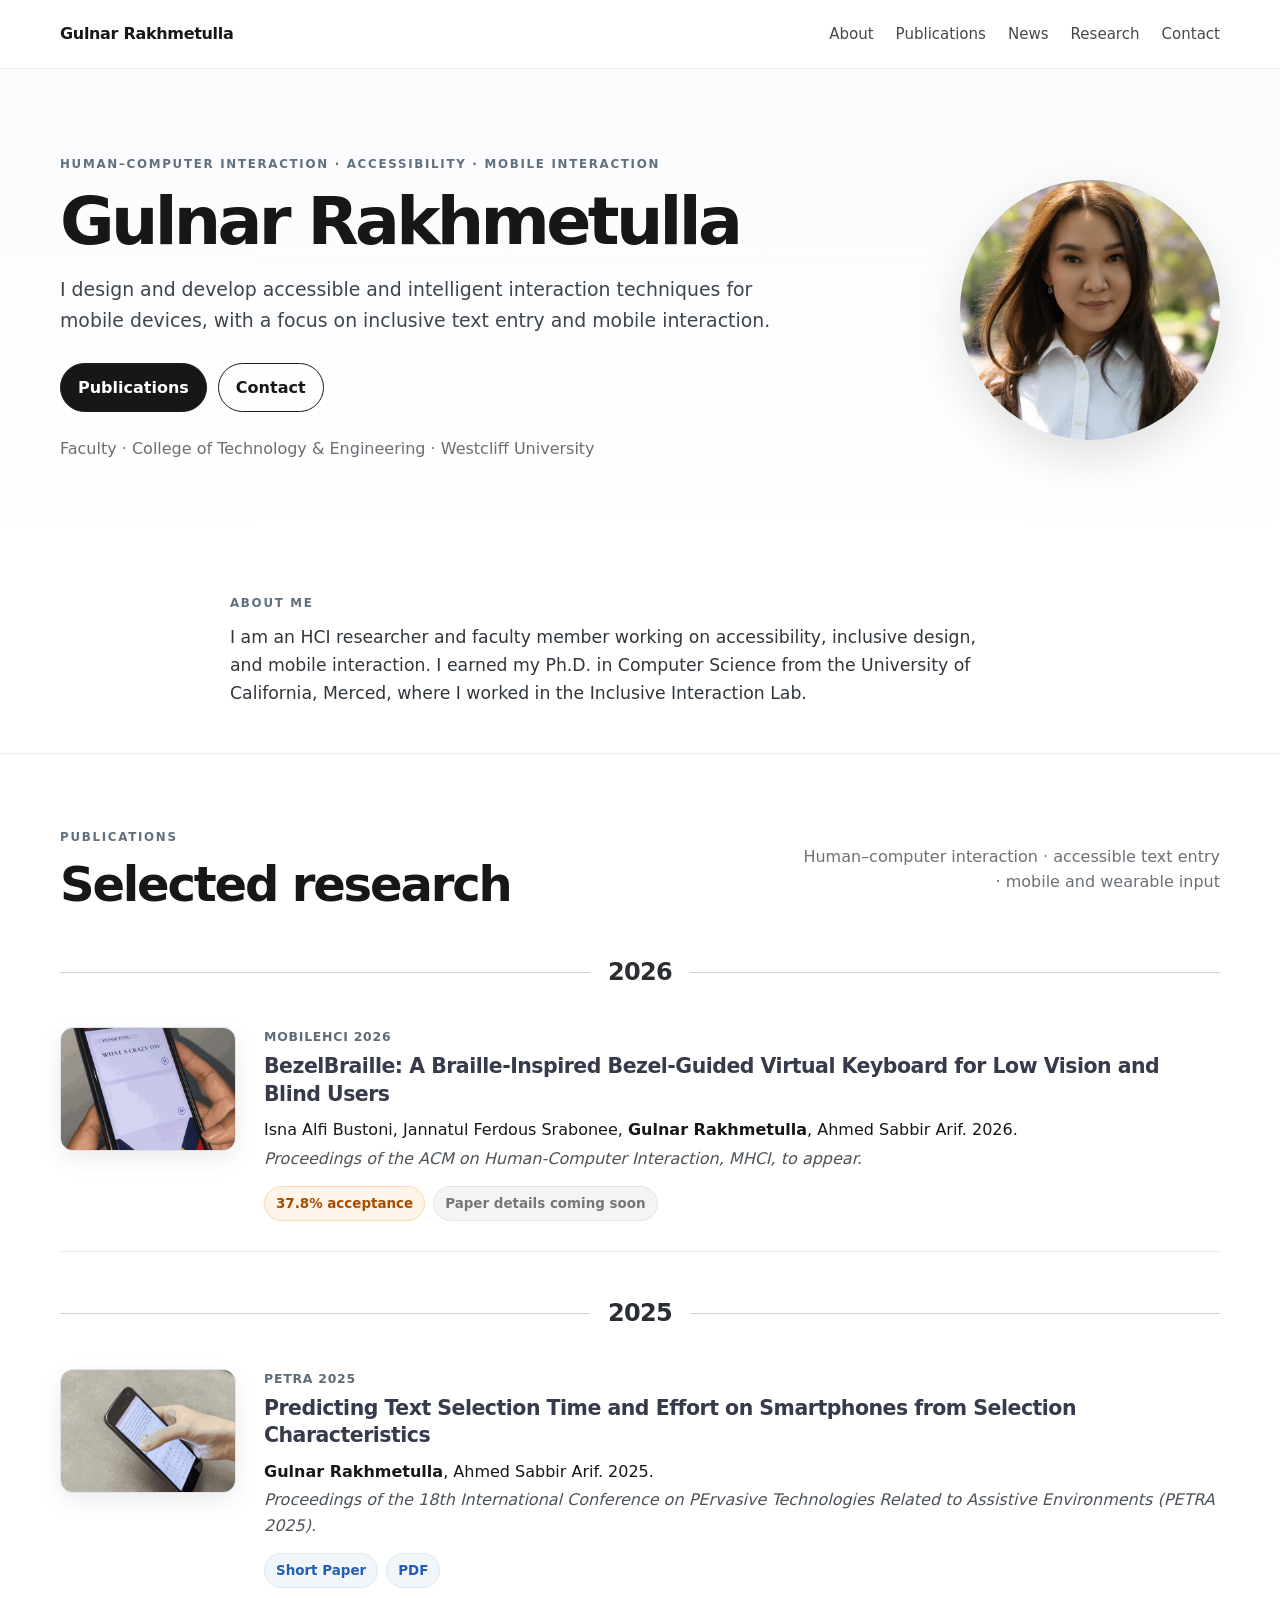
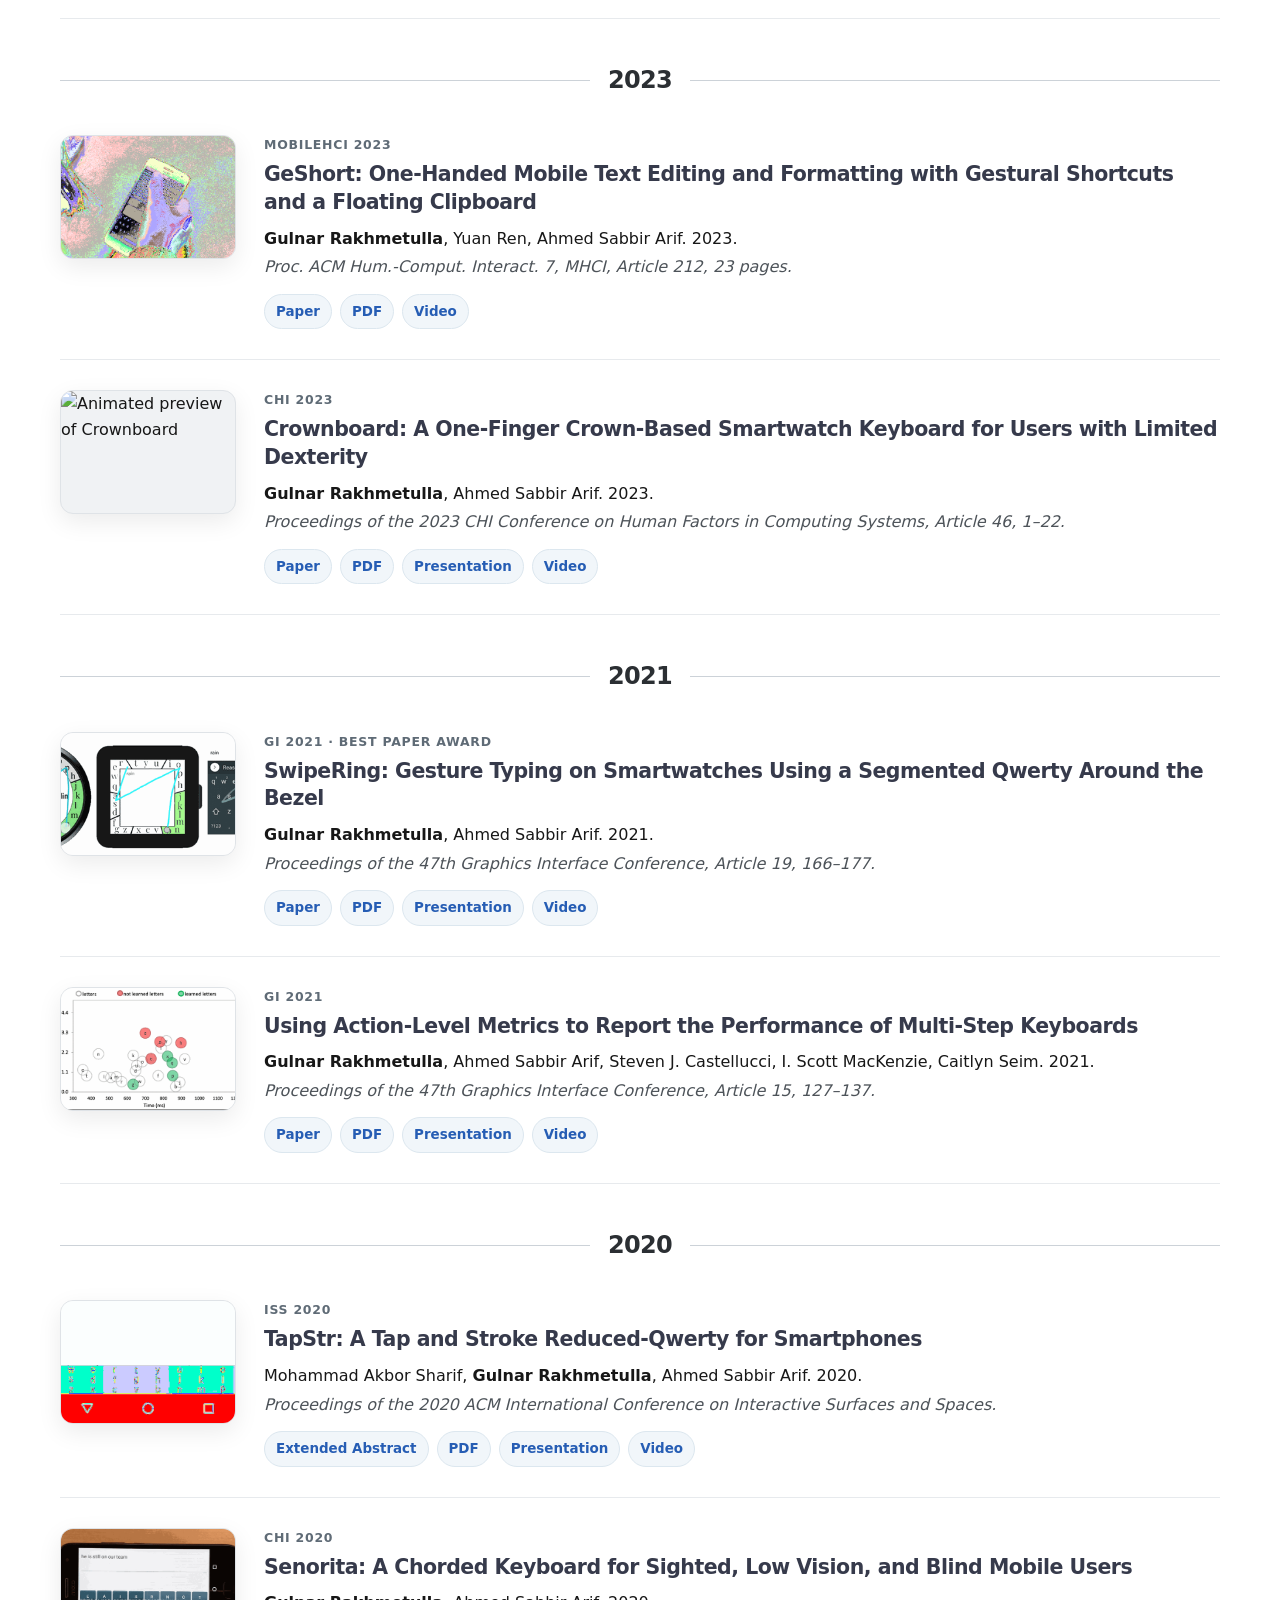
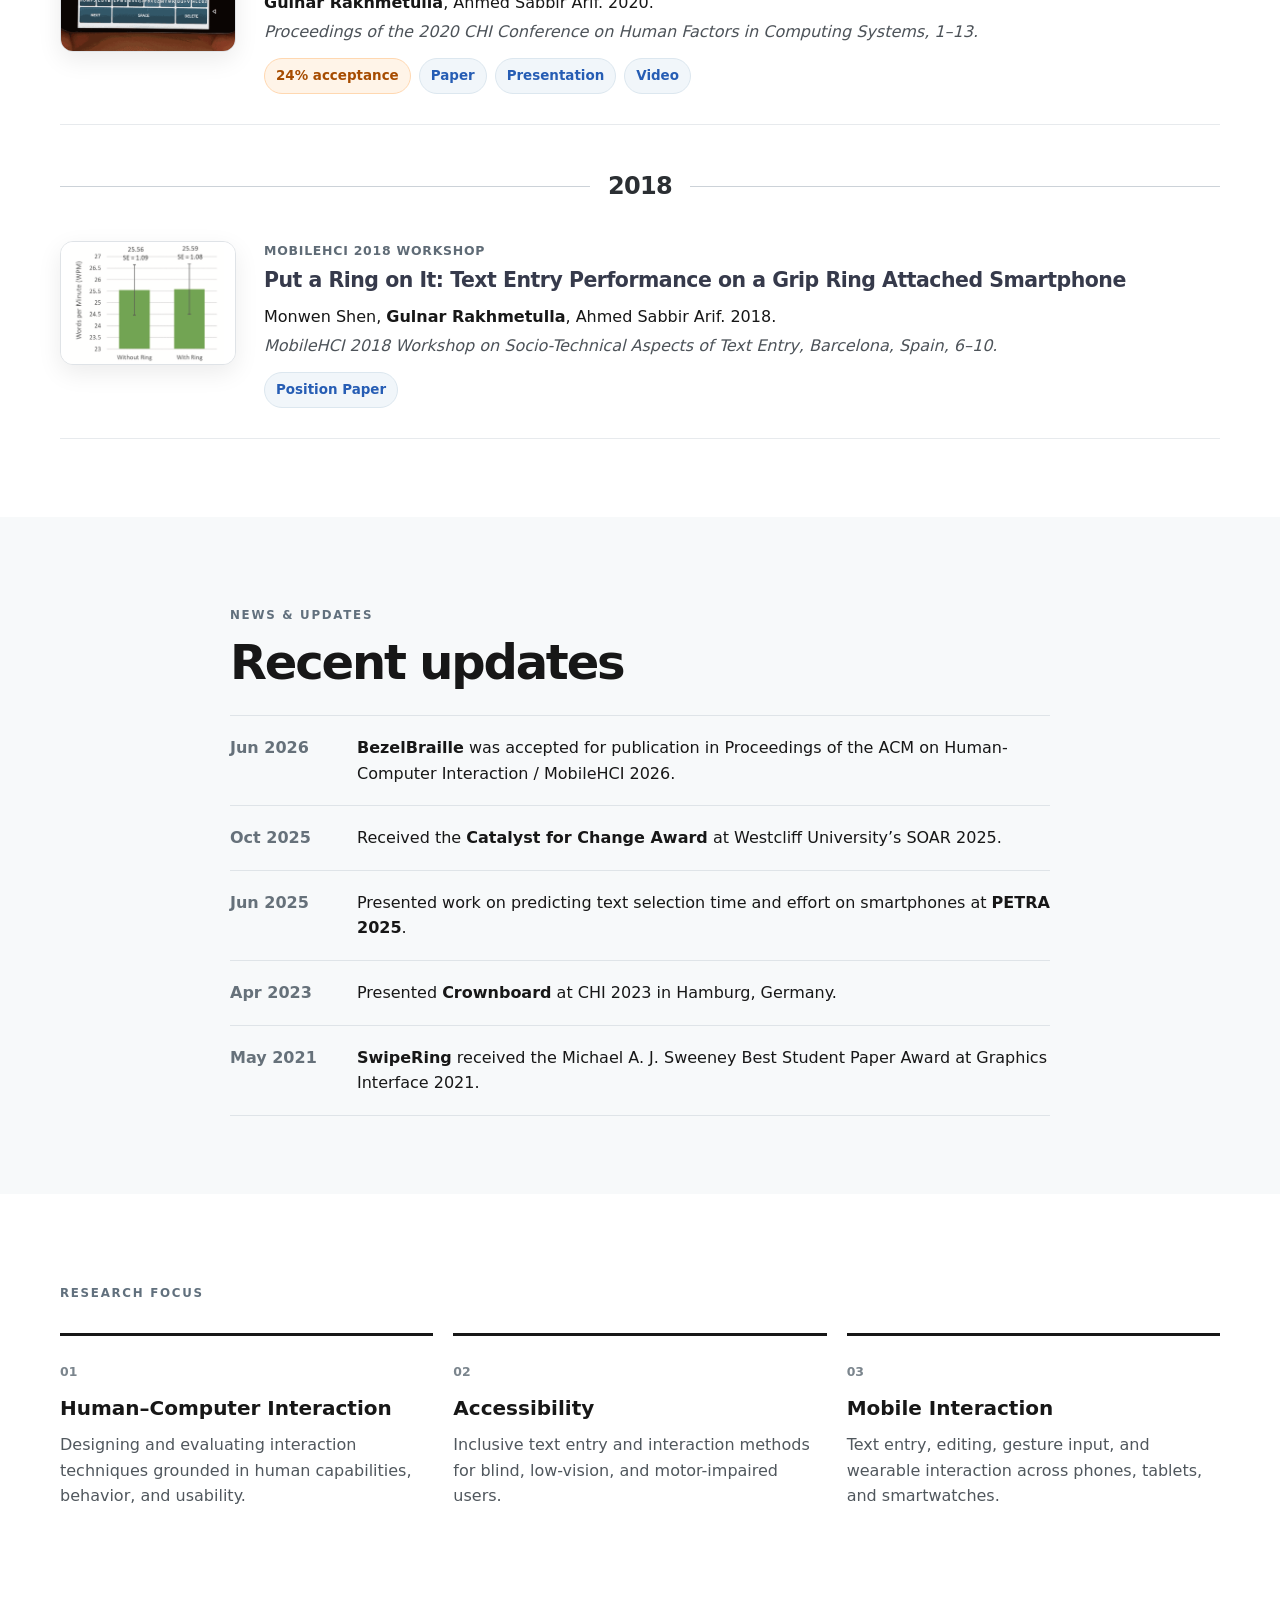
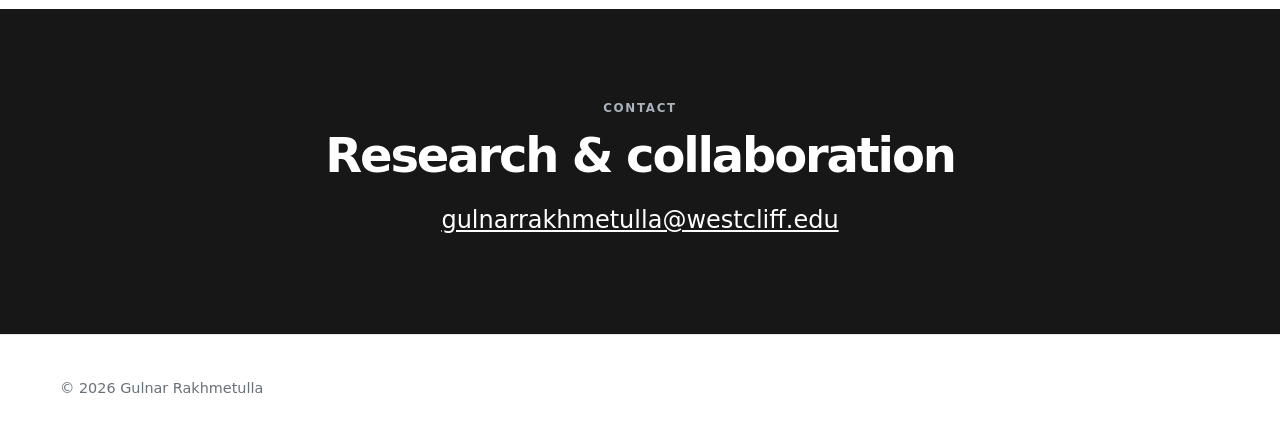
==== index.html @ 0e6e542d "Add files via upload" ====
<!DOCTYPE html>
<html lang="en">
<head>
  <meta charset="utf-8">
  <meta name="viewport" content="width=device-width, initial-scale=1">
  <title>Gulnar Rakhmetulla | Human–Computer Interaction</title>
  <meta name="description" content="Gulnar Rakhmetulla — HCI researcher working on accessibility, mobile interaction, and inclusive text entry.">
  <link rel="stylesheet" href="style.css">
</head>
<body>
<header class="site-header">
  <div class="wrap nav">
    <a class="brand" href="#top">Gulnar Rakhmetulla</a>
    <nav>
      <a href="#about">About</a>
      <a href="#publications">Publications</a>
      <a href="#news">News</a>
      <a href="#research">Research</a>
      <a href="#contact">Contact</a>
    </nav>
  </div>
</header>

<main id="top">
  <section class="hero">
    <div class="wrap hero-grid">
      <div class="hero-copy">
        <p class="eyebrow">Human–Computer Interaction · Accessibility · Mobile Interaction</p>
        <h1>Gulnar Rakhmetulla</h1>
        <p class="lead">I design and develop accessible and intelligent interaction techniques for mobile devices, with a focus on inclusive text entry and mobile interaction.</p>
        <div class="actions">
          <a class="button primary" href="#publications">Publications</a>
          <a class="button" href="#contact">Contact</a>
        </div>
        <p class="affiliation">Faculty · College of Technology & Engineering · Westcliff University</p>
      </div>
      <div class="portrait-wrap">
        <img class="profile-photo" src="gulnar-rakhmetulla.webp" alt="Portrait of Gulnar Rakhmetulla">
      </div>
    </div>
  </section>

  <section id="about" class="section compact">
    <div class="wrap narrow">
      <p class="section-label">About Me</p>
      <p class="about-text">I am an HCI researcher and faculty member working on accessibility, inclusive design, and mobile interaction. I earned my Ph.D. in Computer Science from the University of California, Merced, where I worked in the Inclusive Interaction Lab.</p>
    </div>
  </section>

  <section id="publications" class="section publications-section">
    <div class="wrap">
      <div class="section-head">
        <div>
          <p class="section-label">Publications</p>
          <h2>Selected research</h2>
        </div>
        <p class="section-note">Human–computer interaction · accessible text entry · mobile and wearable input</p>
      </div>

      <div class="year-divider"><span>2026</span></div>
      <article class="publication">
        <img class="pub-thumb" src="bezelbraille.gif" alt="BezelBraille publication preview">
        <div class="pub-body">
          <div class="pub-meta">MobileHCI 2026</div>
          <h3>BezelBraille: A Braille-Inspired Bezel-Guided Virtual Keyboard for Low Vision and Blind Users</h3>
          <p class="authors">Isna Alfi Bustoni, Jannatul Ferdous Srabonee, <strong>Gulnar Rakhmetulla</strong>, Ahmed Sabbir Arif. 2026.</p>
          <p class="venue">Proceedings of the ACM on Human-Computer Interaction, MHCI, to appear.</p>
          <div class="pub-links">
            <span class="badge">37.8% acceptance</span>
            <span class="coming">Paper details coming soon</span>
          </div>
        </div>
      </article>

      <div class="year-divider"><span>2025</span></div>
      <article class="publication">
        <img class="pub-thumb" src="selection.gif" alt="Animated preview of the text selection research">
        <div class="pub-body">
          <div class="pub-meta">PETRA 2025</div>
          <h3>Predicting Text Selection Time and Effort on Smartphones from Selection Characteristics</h3>
          <p class="authors"><strong>Gulnar Rakhmetulla</strong>, Ahmed Sabbir Arif. 2025.</p>
          <p class="venue">Proceedings of the 18th International Conference on PErvasive Technologies Related to Assistive Environments (PETRA 2025).</p>
          <div class="pub-links">
            <a href="https://doi.org/10.1145/3733155.3736600" target="_blank" rel="noopener">Short Paper</a>
            <a href="https://gulnarrakhmetulla.com/papers/Rakhmetulla_MobileHCI2023_GeShort.pdf" target="_blank" rel="noopener">PDF</a>
          </div>
        </div>
      </article>

      <div class="year-divider"><span>2023</span></div>
      <article class="publication">
        <img class="pub-thumb" src="geshort.gif" alt="Animated preview of GeShort">
        <div class="pub-body">
          <div class="pub-meta">MobileHCI 2023</div>
          <h3>GeShort: One-Handed Mobile Text Editing and Formatting with Gestural Shortcuts and a Floating Clipboard</h3>
          <p class="authors"><strong>Gulnar Rakhmetulla</strong>, Yuan Ren, Ahmed Sabbir Arif. 2023.</p>
          <p class="venue">Proc. ACM Hum.-Comput. Interact. 7, MHCI, Article 212, 23 pages.</p>
          <div class="pub-links">
            <a href="https://doi.org/10.1145/3604259" target="_blank" rel="noopener">Paper</a>
            <a href="https://www.asarif.com/pub/Rakhmetulla_MobileHCI2023_GeShort.pdf" target="_blank" rel="noopener">PDF</a>
            <a href="https://www.youtube.com/watch?v=ECpIwSNM0oE&feature=youtu.be&themeRefresh=1" target="_blank" rel="noopener">Video</a>
          </div>
        </div>
      </article>

      <article class="publication">
        <img class="pub-thumb" src="crownboard.gif" alt="Animated preview of Crownboard">
        <div class="pub-body">
          <div class="pub-meta">CHI 2023</div>
          <h3>Crownboard: A One-Finger Crown-Based Smartwatch Keyboard for Users with Limited Dexterity</h3>
          <p class="authors"><strong>Gulnar Rakhmetulla</strong>, Ahmed Sabbir Arif. 2023.</p>
          <p class="venue">Proceedings of the 2023 CHI Conference on Human Factors in Computing Systems, Article 46, 1–22.</p>
          <div class="pub-links">
            <a href="https://doi.org/10.1145/3544548.3580770" target="_blank" rel="noopener">Paper</a>
            <a href="https://gulnarrakhmetulla.com/papers/Rakhmetulla_CHI2023_Crownboard.pdf" target="_blank" rel="noopener">PDF</a>
            <a href="https://www.youtube.com/watch?v=-w2AV_4X1R8" target="_blank" rel="noopener">Presentation</a>
            <a href="https://www.youtube.com/watch?v=WxOvgozznKo" target="_blank" rel="noopener">Video</a>
          </div>
        </div>
      </article>

      <div class="year-divider"><span>2021</span></div>
      <article class="publication">
        <img class="pub-thumb" src="swipering.gif" alt="Animated preview of SwipeRing">
        <div class="pub-body">
          <div class="pub-meta">GI 2021 · Best Paper Award</div>
          <h3>SwipeRing: Gesture Typing on Smartwatches Using a Segmented Qwerty Around the Bezel</h3>
          <p class="authors"><strong>Gulnar Rakhmetulla</strong>, Ahmed Sabbir Arif. 2021.</p>
          <p class="venue">Proceedings of the 47th Graphics Interface Conference, Article 19, 166–177.</p>
          <div class="pub-links">
            <a href="https://graphicsinterface.org/proceedings/gi2021/gi2021-19/" target="_blank" rel="noopener">Paper</a>
            <a href="https://gulnarrakhmetulla.com/papers/Rakhmetulla_GI2021_SwipeRing.pdf" target="_blank" rel="noopener">PDF</a>
            <a href="https://www.youtube.com/watch?v=o8IHtmMmyIc" target="_blank" rel="noopener">Presentation</a>
            <a href="https://www.youtube.com/watch?v=pQTnU3ejer4" target="_blank" rel="noopener">Video</a>
          </div>
        </div>
      </article>

      <article class="publication">
        <img class="pub-thumb" src="metrics.gif" alt="Animated preview of Action-Level Metrics">
        <div class="pub-body">
          <div class="pub-meta">GI 2021</div>
          <h3>Using Action-Level Metrics to Report the Performance of Multi-Step Keyboards</h3>
          <p class="authors"><strong>Gulnar Rakhmetulla</strong>, Ahmed Sabbir Arif, Steven J. Castellucci, I. Scott MacKenzie, Caitlyn Seim. 2021.</p>
          <p class="venue">Proceedings of the 47th Graphics Interface Conference, Article 15, 127–137.</p>
          <div class="pub-links">
            <a href="https://graphicsinterface.org/proceedings/gi2021/gi2021-15/" target="_blank" rel="noopener">Paper</a>
            <a href="https://gulnarrakhmetulla.com/papers/Rakhmetulla_GI2021_Action_Level_Metrics.pdf" target="_blank" rel="noopener">PDF</a>
            <a href="https://www.youtube.com/watch?v=hCZJ1RN0140" target="_blank" rel="noopener">Presentation</a>
            <a href="https://www.youtube.com/watch?v=L_ENGH-oSpk" target="_blank" rel="noopener">Video</a>
          </div>
        </div>
      </article>

      <div class="year-divider"><span>2020</span></div>
      <article class="publication">
        <img class="pub-thumb" src="tapstr.gif" alt="Animated preview of TapStr">
        <div class="pub-body">
          <div class="pub-meta">ISS 2020</div>
          <h3>TapStr: A Tap and Stroke Reduced-Qwerty for Smartphones</h3>
          <p class="authors">Mohammad Akbor Sharif, <strong>Gulnar Rakhmetulla</strong>, Ahmed Sabbir Arif. 2020.</p>
          <p class="venue">Proceedings of the 2020 ACM International Conference on Interactive Surfaces and Spaces.</p>
          <div class="pub-links">
            <a href="https://dl.acm.org/doi/10.1145/3380867.3426208" target="_blank" rel="noopener">Extended Abstract</a>
            <a href="https://gulnarrakhmetulla.com/papers/Sharif_ISS2020_TapStr.pdf" target="_blank" rel="noopener">PDF</a>
            <a href="https://www.youtube.com/watch?v=y-9UFD-bQGM&feature=youtu.be" target="_blank" rel="noopener">Presentation</a>
            <a href="https://www.youtube.com/watch?v=9c35y2M_2QA&feature=youtu.be" target="_blank" rel="noopener">Video</a>
          </div>
        </div>
      </article>

      <article class="publication">
        <img class="pub-thumb" src="senorita.gif" alt="Animated preview of Senorita">
        <div class="pub-body">
          <div class="pub-meta">CHI 2020</div>
          <h3>Senorita: A Chorded Keyboard for Sighted, Low Vision, and Blind Mobile Users</h3>
          <p class="authors"><strong>Gulnar Rakhmetulla</strong>, Ahmed Sabbir Arif. 2020.</p>
          <p class="venue">Proceedings of the 2020 CHI Conference on Human Factors in Computing Systems, 1–13.</p>
          <div class="pub-links">
            <span class="badge">24% acceptance</span>
            <a href="https://dl.acm.org/doi/abs/10.1145/3313831.3376576" target="_blank" rel="noopener">Paper</a>
            <a href="https://www.youtube.com/watch?v=RNU5Hn6skoc&feature=youtu.be" target="_blank" rel="noopener">Presentation</a>
            <a href="https://www.youtube.com/watch?v=5ujSvRtbpR4&feature=youtu.be" target="_blank" rel="noopener">Video</a>
          </div>
        </div>
      </article>

      <div class="year-divider"><span>2018</span></div>
      <article class="publication">
        <img class="pub-thumb" src="put-a-ring-on-it.png" alt="Preview of Put a Ring on It">
        <div class="pub-body">
          <div class="pub-meta">MobileHCI 2018 Workshop</div>
          <h3>Put a Ring on It: Text Entry Performance on a Grip Ring Attached Smartphone</h3>
          <p class="authors">Monwen Shen, <strong>Gulnar Rakhmetulla</strong>, Ahmed Sabbir Arif. 2018.</p>
          <p class="venue">MobileHCI 2018 Workshop on Socio-Technical Aspects of Text Entry, Barcelona, Spain, 6–10.</p>
          <div class="pub-links">
            <a href="https://www.asarif.com/pub/Shen_MobileHCI2018_GripRing.pdf" target="_blank" rel="noopener">Position Paper</a>
          </div>
        </div>
      </article>
    </div>
  </section>

  <section id="news" class="section alt">
    <div class="wrap narrow">
      <p class="section-label">News & Updates</p>
      <h2>Recent updates</h2>
      <div class="news-list">
        <div class="news-item"><time>Jun 2026</time><p><strong>BezelBraille</strong> was accepted for publication in Proceedings of the ACM on Human-Computer Interaction / MobileHCI 2026.</p></div>
        <div class="news-item"><time>Oct 2025</time><p>Received the <strong>Catalyst for Change Award</strong> at Westcliff University’s SOAR 2025.</p></div>
        <div class="news-item"><time>Jun 2025</time><p>Presented work on predicting text selection time and effort on smartphones at <strong>PETRA 2025</strong>.</p></div>
        <div class="news-item"><time>Apr 2023</time><p>Presented <strong>Crownboard</strong> at CHI 2023 in Hamburg, Germany.</p></div>
        <div class="news-item"><time>May 2021</time><p><strong>SwipeRing</strong> received the Michael A. J. Sweeney Best Student Paper Award at Graphics Interface 2021.</p></div>
      </div>
    </div>
  </section>

  <section id="research" class="section">
    <div class="wrap">
      <p class="section-label">Research Focus</p>
      <div class="focus-grid">
        <div><span>01</span><h3>Human–Computer Interaction</h3><p>Designing and evaluating interaction techniques grounded in human capabilities, behavior, and usability.</p></div>
        <div><span>02</span><h3>Accessibility</h3><p>Inclusive text entry and interaction methods for blind, low-vision, and motor-impaired users.</p></div>
        <div><span>03</span><h3>Mobile Interaction</h3><p>Text entry, editing, gesture input, and wearable interaction across phones, tablets, and smartwatches.</p></div>
      </div>
    </div>
  </section>

  <section id="contact" class="section contact">
    <div class="wrap narrow">
      <p class="section-label">Contact</p>
      <h2>Research & collaboration</h2>
      <p><a class="email" href="mailto:gulnarrakhmetulla@westcliff.edu">gulnarrakhmetulla@westcliff.edu</a></p>
    </div>
  </section>
</main>
<footer><div class="wrap"><p>© 2026 Gulnar Rakhmetulla</p></div></footer>
</body>
</html>
---- style.css ----
*{box-sizing:border-box}html{scroll-behavior:smooth}body{margin:0;font-family:Inter,ui-sans-serif,system-ui,-apple-system,BlinkMacSystemFont,"Segoe UI",sans-serif;color:#171717;background:#fff;line-height:1.6}a{color:inherit}.wrap{width:min(1160px,calc(100% - 44px));margin:0 auto}.narrow{width:min(820px,calc(100% - 44px))}.site-header{position:sticky;top:0;z-index:20;background:rgba(255,255,255,.94);border-bottom:1px solid #e8eaed;backdrop-filter:blur(10px)}.nav{min-height:68px;display:flex;align-items:center;justify-content:space-between;gap:28px}.brand{font-weight:780;text-decoration:none;letter-spacing:-.02em}.nav nav{display:flex;gap:22px;flex-wrap:wrap}.nav nav a{text-decoration:none;color:#45494d;font-size:.94rem}.nav nav a:hover{color:#000}.hero{padding:74px 0 58px;background:linear-gradient(180deg,#fafbfd,#fff)}.hero-grid{display:grid;grid-template-columns:1.55fr .55fr;gap:72px;align-items:center}.eyebrow,.section-label{text-transform:uppercase;letter-spacing:.145em;font-size:.74rem;font-weight:850;color:#61707d}.hero h1{font-size:clamp(3rem,5.2vw,4.6rem);line-height:1;letter-spacing:-.055em;margin:14px 0 20px;max-width:780px}.lead{font-size:1.18rem;color:#3e454b;max-width:760px}.affiliation{margin-top:24px;color:#6a6f74}.actions{display:flex;gap:11px;margin-top:28px}.button{display:inline-block;padding:11px 17px;border:1px solid #1b1b1b;border-radius:999px;text-decoration:none;font-weight:760}.button.primary{background:#171717;color:#fff}.portrait-wrap{max-width:260px;justify-self:end}.profile-photo{width:100%;aspect-ratio:1/1;object-fit:cover;border-radius:50%;display:block;box-shadow:0 18px 50px rgba(0,0,0,.12)}.section{padding:78px 0}.compact{padding:46px 0;border-bottom:1px solid #eceeef}.about-text{font-size:1.08rem;color:#30363b;margin:8px 0 0;max-width:760px}.section-head{display:flex;align-items:end;justify-content:space-between;gap:30px;margin-bottom:14px}.section-head h2,.section h2{font-size:clamp(2rem,4vw,3rem);line-height:1.08;letter-spacing:-.045em;margin:6px 0 0}.section-note{max-width:420px;color:#6b7177;text-align:right}.publications-section{padding-top:62px}.year-divider{display:flex;align-items:center;gap:18px;margin:42px 0 6px;color:#2b2f33}.year-divider:before,.year-divider:after{content:"";height:1px;background:#ccd2d8;flex:1}.year-divider span{font-size:1.5rem;font-weight:850;letter-spacing:-.03em}.publication{display:grid;grid-template-columns:176px 1fr;gap:28px;padding:30px 0;border-bottom:1px solid #e7eaed}.pub-thumb{width:176px;height:124px;object-fit:cover;border-radius:13px;border:1px solid #dfe3e7;box-shadow:0 8px 24px rgba(0,0,0,.08);background:#f0f2f4}.pub-meta{font-size:.78rem;font-weight:850;letter-spacing:.06em;text-transform:uppercase;color:#5f6b76;margin-bottom:6px}.pub-body h3{font-size:1.28rem;line-height:1.35;letter-spacing:-.024em;margin:0 0 9px;color:#363a4b}.authors,.venue{margin:3px 0}.venue{font-style:italic;color:#4d5359}.pub-links{display:flex;gap:8px;flex-wrap:wrap;margin-top:14px}.pub-links a,.badge,.coming{font-size:.84rem;font-weight:780;text-decoration:none;padding:6px 11px;border-radius:999px}.pub-links a{background:#f1f6fa;border:1px solid #dce7ef;color:#265db4}.badge{background:#fff4e8;border:1px solid #ffd8b1;color:#a74c00}.coming{background:#f4f4f4;border:1px solid #e4e4e4;color:#777}.alt{background:#f7f9fa}.news-list{margin-top:26px}.news-item{display:grid;grid-template-columns:105px 1fr;gap:22px;padding:19px 0;border-top:1px solid #dfe4e8}.news-item:last-child{border-bottom:1px solid #dfe4e8}.news-item time{font-weight:820;color:#66717a}.news-item p{margin:0}.focus-grid{display:grid;grid-template-columns:repeat(3,1fr);gap:20px;margin-top:30px}.focus-grid>div{border-top:3px solid #171717;padding:22px 0}.focus-grid span{font-size:.78rem;color:#7b858d;font-weight:800}.focus-grid h3{font-size:1.25rem;margin:9px 0 8px}.focus-grid p{color:#50575d;margin:0}.contact{text-align:center;background:#171717;color:#fff}.contact .section-label{color:#aab3bb}.contact h2{margin-bottom:20px}.email{font-size:clamp(1.05rem,2.5vw,1.5rem)}footer{padding:28px 0;border-top:1px solid #e5e5e5;color:#687078;font-size:.9rem}@media(max-width:820px){.nav{align-items:flex-start;flex-direction:column;padding:16px 0}.nav nav{gap:14px}.hero-grid{grid-template-columns:1fr;gap:32px}.portrait-wrap{justify-self:start;max-width:190px}.hero h1{font-size:3rem}.section-head{align-items:flex-start;flex-direction:column}.section-note{text-align:left}.publication{grid-template-columns:1fr}.pub-thumb{width:100%;height:auto;max-height:240px}.focus-grid{grid-template-columns:1fr}.news-item{grid-template-columns:1fr;gap:5px}.section{padding:60px 0}}
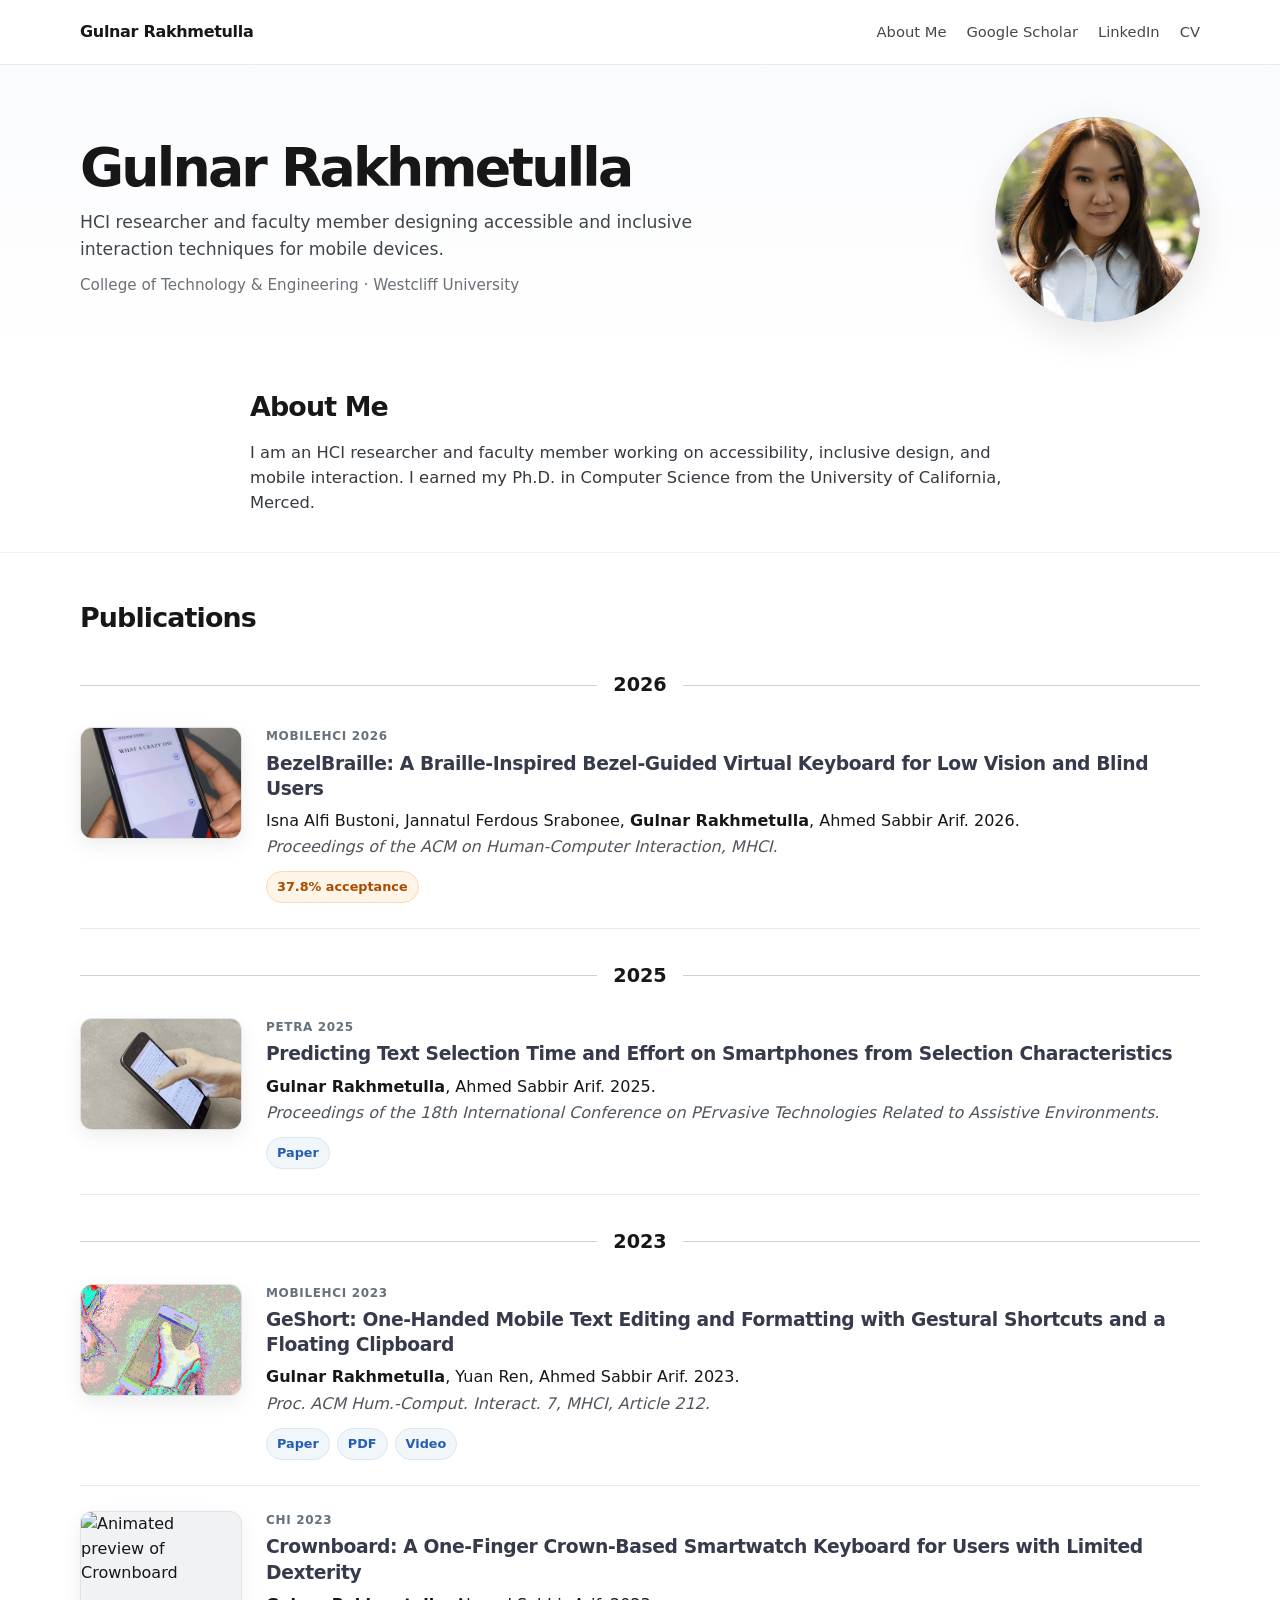
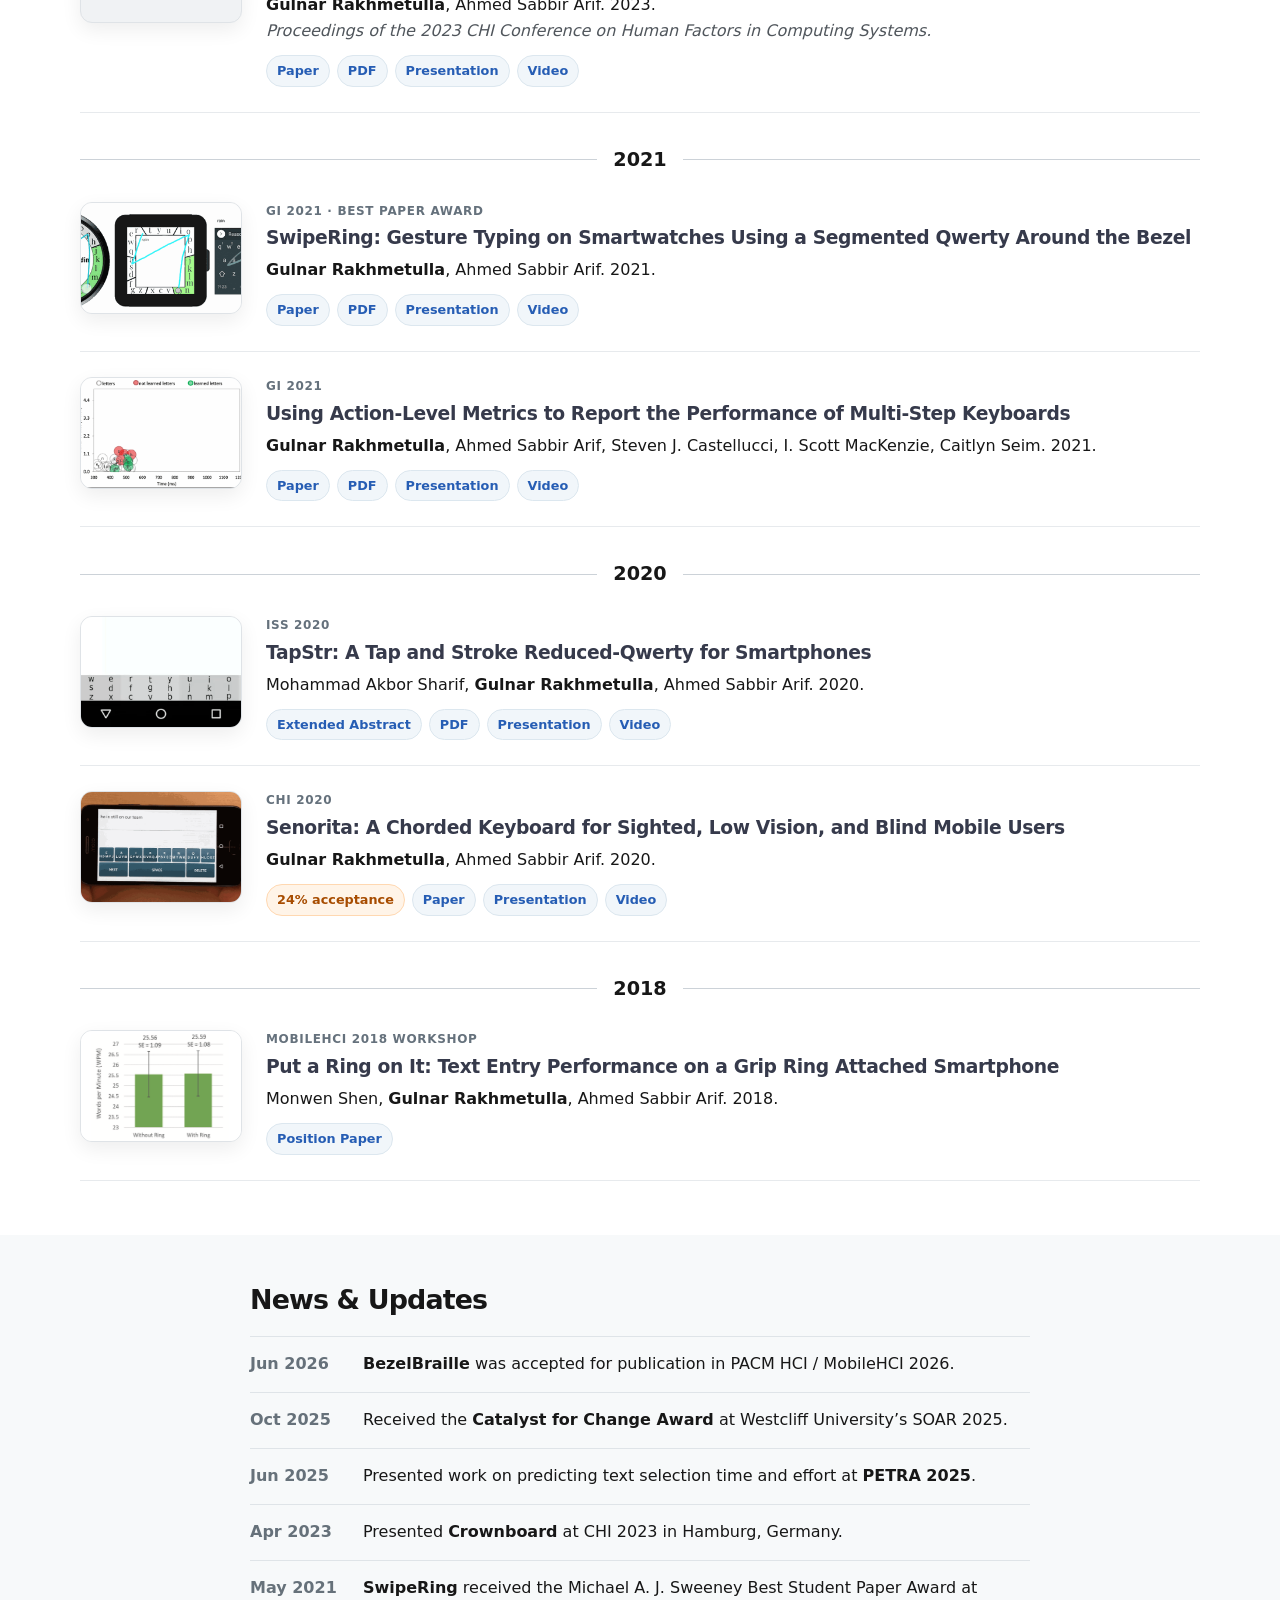
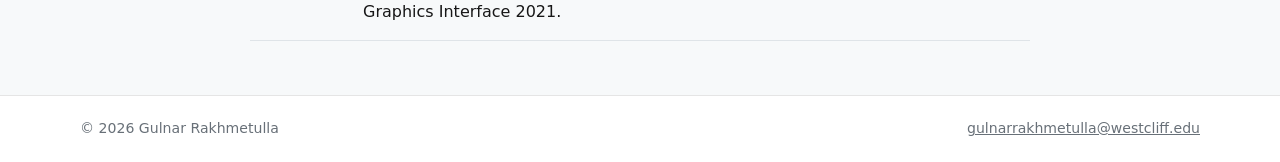
==== commit ff2ee1f4: "Add files via upload" ====
--- a/index.html
+++ b/index.html
@@ -3,8 +3,8 @@
 <head>
   <meta charset="utf-8">
   <meta name="viewport" content="width=device-width, initial-scale=1">
-  <title>Gulnar Rakhmetulla | Human–Computer Interaction</title>
-  <meta name="description" content="Gulnar Rakhmetulla — HCI researcher working on accessibility, mobile interaction, and inclusive text entry.">
+  <title>Gulnar Rakhmetulla</title>
+  <meta name="description" content="Gulnar Rakhmetulla — HCI researcher and faculty member working on accessibility, inclusive design, and mobile interaction.">
   <link rel="stylesheet" href="style.css">
 </head>
 <body>
@@ -12,11 +12,10 @@
   <div class="wrap nav">
     <a class="brand" href="#top">Gulnar Rakhmetulla</a>
     <nav>
-      <a href="#about">About</a>
-      <a href="#publications">Publications</a>
-      <a href="#news">News</a>
-      <a href="#research">Research</a>
-      <a href="#contact">Contact</a>
+      <a href="#about">About Me</a>
+      <a href="https://scholar.google.com/citations?view_op=search_authors&mauthors=Gulnar%20Rakhmetulla" target="_blank" rel="noopener">Google Scholar</a>
+      <a href="https://www.linkedin.com/in/gulnar-rakhmetulla-phd-06a21a152" target="_blank" rel="noopener">LinkedIn</a>
+      <a href="cv.html">CV</a>
     </nav>
   </div>
 </header>
@@ -25,14 +24,9 @@
   <section class="hero">
     <div class="wrap hero-grid">
       <div class="hero-copy">
-        <p class="eyebrow">Human–Computer Interaction · Accessibility · Mobile Interaction</p>
         <h1>Gulnar Rakhmetulla</h1>
-        <p class="lead">I design and develop accessible and intelligent interaction techniques for mobile devices, with a focus on inclusive text entry and mobile interaction.</p>
-        <div class="actions">
-          <a class="button primary" href="#publications">Publications</a>
-          <a class="button" href="#contact">Contact</a>
-        </div>
-        <p class="affiliation">Faculty · College of Technology & Engineering · Westcliff University</p>
+        <p class="lead">HCI researcher and faculty member designing accessible and inclusive interaction techniques for mobile devices.</p>
+        <p class="affiliation">College of Technology &amp; Engineering · Westcliff University</p>
       </div>
       <div class="portrait-wrap">
         <img class="profile-photo" src="gulnar-rakhmetulla.webp" alt="Portrait of Gulnar Rakhmetulla">
@@ -40,35 +34,26 @@
     </div>
   </section>
 
-  <section id="about" class="section compact">
+  <section id="about" class="section about-section">
     <div class="wrap narrow">
-      <p class="section-label">About Me</p>
-      <p class="about-text">I am an HCI researcher and faculty member working on accessibility, inclusive design, and mobile interaction. I earned my Ph.D. in Computer Science from the University of California, Merced, where I worked in the Inclusive Interaction Lab.</p>
+      <h2>About Me</h2>
+      <p>I am an HCI researcher and faculty member working on accessibility, inclusive design, and mobile interaction. I earned my Ph.D. in Computer Science from the University of California, Merced.</p>
     </div>
   </section>
 
   <section id="publications" class="section publications-section">
     <div class="wrap">
-      <div class="section-head">
-        <div>
-          <p class="section-label">Publications</p>
-          <h2>Selected research</h2>
-        </div>
-        <p class="section-note">Human–computer interaction · accessible text entry · mobile and wearable input</p>
-      </div>
+      <h2 class="simple-heading">Publications</h2>
 
       <div class="year-divider"><span>2026</span></div>
       <article class="publication">
-        <img class="pub-thumb" src="bezelbraille.gif" alt="BezelBraille publication preview">
+        <img class="pub-thumb" src="bezelbraille.gif" alt="Animated preview of BezelBraille">
         <div class="pub-body">
           <div class="pub-meta">MobileHCI 2026</div>
           <h3>BezelBraille: A Braille-Inspired Bezel-Guided Virtual Keyboard for Low Vision and Blind Users</h3>
           <p class="authors">Isna Alfi Bustoni, Jannatul Ferdous Srabonee, <strong>Gulnar Rakhmetulla</strong>, Ahmed Sabbir Arif. 2026.</p>
-          <p class="venue">Proceedings of the ACM on Human-Computer Interaction, MHCI, to appear.</p>
-          <div class="pub-links">
-            <span class="badge">37.8% acceptance</span>
-            <span class="coming">Paper details coming soon</span>
-          </div>
+          <p class="venue">Proceedings of the ACM on Human-Computer Interaction, MHCI.</p>
+          <div class="pub-links"><span class="badge">37.8% acceptance</span></div>
         </div>
       </article>
 
@@ -79,11 +64,8 @@
           <div class="pub-meta">PETRA 2025</div>
           <h3>Predicting Text Selection Time and Effort on Smartphones from Selection Characteristics</h3>
           <p class="authors"><strong>Gulnar Rakhmetulla</strong>, Ahmed Sabbir Arif. 2025.</p>
-          <p class="venue">Proceedings of the 18th International Conference on PErvasive Technologies Related to Assistive Environments (PETRA 2025).</p>
-          <div class="pub-links">
-            <a href="https://doi.org/10.1145/3733155.3736600" target="_blank" rel="noopener">Short Paper</a>
-            <a href="https://gulnarrakhmetulla.com/papers/Rakhmetulla_MobileHCI2023_GeShort.pdf" target="_blank" rel="noopener">PDF</a>
-          </div>
+          <p class="venue">Proceedings of the 18th International Conference on PErvasive Technologies Related to Assistive Environments.</p>
+          <div class="pub-links"><a href="https://doi.org/10.1145/3733155.3736600" target="_blank" rel="noopener">Paper</a></div>
         </div>
       </article>
 
@@ -94,11 +76,11 @@
           <div class="pub-meta">MobileHCI 2023</div>
           <h3>GeShort: One-Handed Mobile Text Editing and Formatting with Gestural Shortcuts and a Floating Clipboard</h3>
           <p class="authors"><strong>Gulnar Rakhmetulla</strong>, Yuan Ren, Ahmed Sabbir Arif. 2023.</p>
-          <p class="venue">Proc. ACM Hum.-Comput. Interact. 7, MHCI, Article 212, 23 pages.</p>
+          <p class="venue">Proc. ACM Hum.-Comput. Interact. 7, MHCI, Article 212.</p>
           <div class="pub-links">
             <a href="https://doi.org/10.1145/3604259" target="_blank" rel="noopener">Paper</a>
             <a href="https://www.asarif.com/pub/Rakhmetulla_MobileHCI2023_GeShort.pdf" target="_blank" rel="noopener">PDF</a>
-            <a href="https://www.youtube.com/watch?v=ECpIwSNM0oE&feature=youtu.be&themeRefresh=1" target="_blank" rel="noopener">Video</a>
+            <a href="https://www.youtube.com/watch?v=ECpIwSNM0oE&amp;feature=youtu.be&amp;themeRefresh=1" target="_blank" rel="noopener">Video</a>
           </div>
         </div>
       </article>
@@ -109,7 +91,7 @@
           <div class="pub-meta">CHI 2023</div>
           <h3>Crownboard: A One-Finger Crown-Based Smartwatch Keyboard for Users with Limited Dexterity</h3>
           <p class="authors"><strong>Gulnar Rakhmetulla</strong>, Ahmed Sabbir Arif. 2023.</p>
-          <p class="venue">Proceedings of the 2023 CHI Conference on Human Factors in Computing Systems, Article 46, 1–22.</p>
+          <p class="venue">Proceedings of the 2023 CHI Conference on Human Factors in Computing Systems.</p>
           <div class="pub-links">
             <a href="https://doi.org/10.1145/3544548.3580770" target="_blank" rel="noopener">Paper</a>
             <a href="https://gulnarrakhmetulla.com/papers/Rakhmetulla_CHI2023_Crownboard.pdf" target="_blank" rel="noopener">PDF</a>
@@ -126,7 +108,6 @@
           <div class="pub-meta">GI 2021 · Best Paper Award</div>
           <h3>SwipeRing: Gesture Typing on Smartwatches Using a Segmented Qwerty Around the Bezel</h3>
           <p class="authors"><strong>Gulnar Rakhmetulla</strong>, Ahmed Sabbir Arif. 2021.</p>
-          <p class="venue">Proceedings of the 47th Graphics Interface Conference, Article 19, 166–177.</p>
           <div class="pub-links">
             <a href="https://graphicsinterface.org/proceedings/gi2021/gi2021-19/" target="_blank" rel="noopener">Paper</a>
             <a href="https://gulnarrakhmetulla.com/papers/Rakhmetulla_GI2021_SwipeRing.pdf" target="_blank" rel="noopener">PDF</a>
@@ -137,12 +118,11 @@
       </article>
 
       <article class="publication">
-        <img class="pub-thumb" src="metrics.gif" alt="Animated preview of Action-Level Metrics">
+        <img class="pub-thumb" src="metrics.gif" alt="Preview of Action-Level Metrics">
         <div class="pub-body">
           <div class="pub-meta">GI 2021</div>
           <h3>Using Action-Level Metrics to Report the Performance of Multi-Step Keyboards</h3>
           <p class="authors"><strong>Gulnar Rakhmetulla</strong>, Ahmed Sabbir Arif, Steven J. Castellucci, I. Scott MacKenzie, Caitlyn Seim. 2021.</p>
-          <p class="venue">Proceedings of the 47th Graphics Interface Conference, Article 15, 127–137.</p>
           <div class="pub-links">
             <a href="https://graphicsinterface.org/proceedings/gi2021/gi2021-15/" target="_blank" rel="noopener">Paper</a>
             <a href="https://gulnarrakhmetulla.com/papers/Rakhmetulla_GI2021_Action_Level_Metrics.pdf" target="_blank" rel="noopener">PDF</a>
@@ -159,12 +139,11 @@
           <div class="pub-meta">ISS 2020</div>
           <h3>TapStr: A Tap and Stroke Reduced-Qwerty for Smartphones</h3>
           <p class="authors">Mohammad Akbor Sharif, <strong>Gulnar Rakhmetulla</strong>, Ahmed Sabbir Arif. 2020.</p>
-          <p class="venue">Proceedings of the 2020 ACM International Conference on Interactive Surfaces and Spaces.</p>
           <div class="pub-links">
             <a href="https://dl.acm.org/doi/10.1145/3380867.3426208" target="_blank" rel="noopener">Extended Abstract</a>
             <a href="https://gulnarrakhmetulla.com/papers/Sharif_ISS2020_TapStr.pdf" target="_blank" rel="noopener">PDF</a>
-            <a href="https://www.youtube.com/watch?v=y-9UFD-bQGM&feature=youtu.be" target="_blank" rel="noopener">Presentation</a>
-            <a href="https://www.youtube.com/watch?v=9c35y2M_2QA&feature=youtu.be" target="_blank" rel="noopener">Video</a>
+            <a href="https://www.youtube.com/watch?v=y-9UFD-bQGM&amp;feature=youtu.be" target="_blank" rel="noopener">Presentation</a>
+            <a href="https://www.youtube.com/watch?v=9c35y2M_2QA&amp;feature=youtu.be" target="_blank" rel="noopener">Video</a>
           </div>
         </div>
       </article>
@@ -175,12 +154,11 @@
           <div class="pub-meta">CHI 2020</div>
           <h3>Senorita: A Chorded Keyboard for Sighted, Low Vision, and Blind Mobile Users</h3>
           <p class="authors"><strong>Gulnar Rakhmetulla</strong>, Ahmed Sabbir Arif. 2020.</p>
-          <p class="venue">Proceedings of the 2020 CHI Conference on Human Factors in Computing Systems, 1–13.</p>
           <div class="pub-links">
             <span class="badge">24% acceptance</span>
             <a href="https://dl.acm.org/doi/abs/10.1145/3313831.3376576" target="_blank" rel="noopener">Paper</a>
-            <a href="https://www.youtube.com/watch?v=RNU5Hn6skoc&feature=youtu.be" target="_blank" rel="noopener">Presentation</a>
-            <a href="https://www.youtube.com/watch?v=5ujSvRtbpR4&feature=youtu.be" target="_blank" rel="noopener">Video</a>
+            <a href="https://www.youtube.com/watch?v=RNU5Hn6skoc&amp;feature=youtu.be" target="_blank" rel="noopener">Presentation</a>
+            <a href="https://www.youtube.com/watch?v=5ujSvRtbpR4&amp;feature=youtu.be" target="_blank" rel="noopener">Video</a>
           </div>
         </div>
       </article>
@@ -192,48 +170,31 @@
           <div class="pub-meta">MobileHCI 2018 Workshop</div>
           <h3>Put a Ring on It: Text Entry Performance on a Grip Ring Attached Smartphone</h3>
           <p class="authors">Monwen Shen, <strong>Gulnar Rakhmetulla</strong>, Ahmed Sabbir Arif. 2018.</p>
-          <p class="venue">MobileHCI 2018 Workshop on Socio-Technical Aspects of Text Entry, Barcelona, Spain, 6–10.</p>
-          <div class="pub-links">
-            <a href="https://www.asarif.com/pub/Shen_MobileHCI2018_GripRing.pdf" target="_blank" rel="noopener">Position Paper</a>
-          </div>
-        </div>
-      </article>
-    </div>
-  </section>
-
-  <section id="news" class="section alt">
+          <div class="pub-links"><a href="https://www.asarif.com/pub/Shen_MobileHCI2018_GripRing.pdf" target="_blank" rel="noopener">Position Paper</a></div>
+        </div>
+      </article>
+    </div>
+  </section>
+
+  <section id="news" class="section news-section">
     <div class="wrap narrow">
-      <p class="section-label">News & Updates</p>
-      <h2>Recent updates</h2>
+      <h2>News &amp; Updates</h2>
       <div class="news-list">
-        <div class="news-item"><time>Jun 2026</time><p><strong>BezelBraille</strong> was accepted for publication in Proceedings of the ACM on Human-Computer Interaction / MobileHCI 2026.</p></div>
+        <div class="news-item"><time>Jun 2026</time><p><strong>BezelBraille</strong> was accepted for publication in PACM HCI / MobileHCI 2026.</p></div>
         <div class="news-item"><time>Oct 2025</time><p>Received the <strong>Catalyst for Change Award</strong> at Westcliff University’s SOAR 2025.</p></div>
-        <div class="news-item"><time>Jun 2025</time><p>Presented work on predicting text selection time and effort on smartphones at <strong>PETRA 2025</strong>.</p></div>
+        <div class="news-item"><time>Jun 2025</time><p>Presented work on predicting text selection time and effort at <strong>PETRA 2025</strong>.</p></div>
         <div class="news-item"><time>Apr 2023</time><p>Presented <strong>Crownboard</strong> at CHI 2023 in Hamburg, Germany.</p></div>
         <div class="news-item"><time>May 2021</time><p><strong>SwipeRing</strong> received the Michael A. J. Sweeney Best Student Paper Award at Graphics Interface 2021.</p></div>
       </div>
     </div>
   </section>
-
-  <section id="research" class="section">
-    <div class="wrap">
-      <p class="section-label">Research Focus</p>
-      <div class="focus-grid">
-        <div><span>01</span><h3>Human–Computer Interaction</h3><p>Designing and evaluating interaction techniques grounded in human capabilities, behavior, and usability.</p></div>
-        <div><span>02</span><h3>Accessibility</h3><p>Inclusive text entry and interaction methods for blind, low-vision, and motor-impaired users.</p></div>
-        <div><span>03</span><h3>Mobile Interaction</h3><p>Text entry, editing, gesture input, and wearable interaction across phones, tablets, and smartwatches.</p></div>
-      </div>
-    </div>
-  </section>
-
-  <section id="contact" class="section contact">
-    <div class="wrap narrow">
-      <p class="section-label">Contact</p>
-      <h2>Research & collaboration</h2>
-      <p><a class="email" href="mailto:gulnarrakhmetulla@westcliff.edu">gulnarrakhmetulla@westcliff.edu</a></p>
-    </div>
-  </section>
 </main>
-<footer><div class="wrap"><p>© 2026 Gulnar Rakhmetulla</p></div></footer>
+
+<footer>
+  <div class="wrap footer-row">
+    <span>© 2026 Gulnar Rakhmetulla</span>
+    <a href="mailto:gulnarrakhmetulla@westcliff.edu">gulnarrakhmetulla@westcliff.edu</a>
+  </div>
+</footer>
 </body>
 </html>
--- a/style.css
+++ b/style.css
@@ -1 +1,12 @@
-*{box-sizing:border-box}html{scroll-behavior:smooth}body{margin:0;font-family:Inter,ui-sans-serif,system-ui,-apple-system,BlinkMacSystemFont,"Segoe UI",sans-serif;color:#171717;background:#fff;line-height:1.6}a{color:inherit}.wrap{width:min(1160px,calc(100% - 44px));margin:0 auto}.narrow{width:min(820px,calc(100% - 44px))}.site-header{position:sticky;top:0;z-index:20;background:rgba(255,255,255,.94);border-bottom:1px solid #e8eaed;backdrop-filter:blur(10px)}.nav{min-height:68px;display:flex;align-items:center;justify-content:space-between;gap:28px}.brand{font-weight:780;text-decoration:none;letter-spacing:-.02em}.nav nav{display:flex;gap:22px;flex-wrap:wrap}.nav nav a{text-decoration:none;color:#45494d;font-size:.94rem}.nav nav a:hover{color:#000}.hero{padding:74px 0 58px;background:linear-gradient(180deg,#fafbfd,#fff)}.hero-grid{display:grid;grid-template-columns:1.55fr .55fr;gap:72px;align-items:center}.eyebrow,.section-label{text-transform:uppercase;letter-spacing:.145em;font-size:.74rem;font-weight:850;color:#61707d}.hero h1{font-size:clamp(3rem,5.2vw,4.6rem);line-height:1;letter-spacing:-.055em;margin:14px 0 20px;max-width:780px}.lead{font-size:1.18rem;color:#3e454b;max-width:760px}.affiliation{margin-top:24px;color:#6a6f74}.actions{display:flex;gap:11px;margin-top:28px}.button{display:inline-block;padding:11px 17px;border:1px solid #1b1b1b;border-radius:999px;text-decoration:none;font-weight:760}.button.primary{background:#171717;color:#fff}.portrait-wrap{max-width:260px;justify-self:end}.profile-photo{width:100%;aspect-ratio:1/1;object-fit:cover;border-radius:50%;display:block;box-shadow:0 18px 50px rgba(0,0,0,.12)}.section{padding:78px 0}.compact{padding:46px 0;border-bottom:1px solid #eceeef}.about-text{font-size:1.08rem;color:#30363b;margin:8px 0 0;max-width:760px}.section-head{display:flex;align-items:end;justify-content:space-between;gap:30px;margin-bottom:14px}.section-head h2,.section h2{font-size:clamp(2rem,4vw,3rem);line-height:1.08;letter-spacing:-.045em;margin:6px 0 0}.section-note{max-width:420px;color:#6b7177;text-align:right}.publications-section{padding-top:62px}.year-divider{display:flex;align-items:center;gap:18px;margin:42px 0 6px;color:#2b2f33}.year-divider:before,.year-divider:after{content:"";height:1px;background:#ccd2d8;flex:1}.year-divider span{font-size:1.5rem;font-weight:850;letter-spacing:-.03em}.publication{display:grid;grid-template-columns:176px 1fr;gap:28px;padding:30px 0;border-bottom:1px solid #e7eaed}.pub-thumb{width:176px;height:124px;object-fit:cover;border-radius:13px;border:1px solid #dfe3e7;box-shadow:0 8px 24px rgba(0,0,0,.08);background:#f0f2f4}.pub-meta{font-size:.78rem;font-weight:850;letter-spacing:.06em;text-transform:uppercase;color:#5f6b76;margin-bottom:6px}.pub-body h3{font-size:1.28rem;line-height:1.35;letter-spacing:-.024em;margin:0 0 9px;color:#363a4b}.authors,.venue{margin:3px 0}.venue{font-style:italic;color:#4d5359}.pub-links{display:flex;gap:8px;flex-wrap:wrap;margin-top:14px}.pub-links a,.badge,.coming{font-size:.84rem;font-weight:780;text-decoration:none;padding:6px 11px;border-radius:999px}.pub-links a{background:#f1f6fa;border:1px solid #dce7ef;color:#265db4}.badge{background:#fff4e8;border:1px solid #ffd8b1;color:#a74c00}.coming{background:#f4f4f4;border:1px solid #e4e4e4;color:#777}.alt{background:#f7f9fa}.news-list{margin-top:26px}.news-item{display:grid;grid-template-columns:105px 1fr;gap:22px;padding:19px 0;border-top:1px solid #dfe4e8}.news-item:last-child{border-bottom:1px solid #dfe4e8}.news-item time{font-weight:820;color:#66717a}.news-item p{margin:0}.focus-grid{display:grid;grid-template-columns:repeat(3,1fr);gap:20px;margin-top:30px}.focus-grid>div{border-top:3px solid #171717;padding:22px 0}.focus-grid span{font-size:.78rem;color:#7b858d;font-weight:800}.focus-grid h3{font-size:1.25rem;margin:9px 0 8px}.focus-grid p{color:#50575d;margin:0}.contact{text-align:center;background:#171717;color:#fff}.contact .section-label{color:#aab3bb}.contact h2{margin-bottom:20px}.email{font-size:clamp(1.05rem,2.5vw,1.5rem)}footer{padding:28px 0;border-top:1px solid #e5e5e5;color:#687078;font-size:.9rem}@media(max-width:820px){.nav{align-items:flex-start;flex-direction:column;padding:16px 0}.nav nav{gap:14px}.hero-grid{grid-template-columns:1fr;gap:32px}.portrait-wrap{justify-self:start;max-width:190px}.hero h1{font-size:3rem}.section-head{align-items:flex-start;flex-direction:column}.section-note{text-align:left}.publication{grid-template-columns:1fr}.pub-thumb{width:100%;height:auto;max-height:240px}.focus-grid{grid-template-columns:1fr}.news-item{grid-template-columns:1fr;gap:5px}.section{padding:60px 0}}+*{box-sizing:border-box}html{scroll-behavior:smooth}body{margin:0;font-family:Inter,ui-sans-serif,system-ui,-apple-system,BlinkMacSystemFont,"Segoe UI",sans-serif;color:#171717;background:#fff;line-height:1.55}a{color:inherit}.wrap{width:min(1120px,calc(100% - 44px));margin:0 auto}.narrow{width:min(780px,calc(100% - 44px))}.site-header{position:sticky;top:0;z-index:20;background:rgba(255,255,255,.96);border-bottom:1px solid #e8eaed;backdrop-filter:blur(10px)}.nav{min-height:64px;display:flex;align-items:center;justify-content:space-between;gap:24px}.brand{font-weight:780;text-decoration:none;letter-spacing:-.02em}.nav nav{display:flex;gap:20px;flex-wrap:wrap}.nav nav a{text-decoration:none;color:#43484d;font-size:.92rem}.nav nav a:hover{color:#000}.hero{padding:52px 0 34px;background:linear-gradient(180deg,#fafbfd,#fff)}.hero-grid{display:grid;grid-template-columns:1fr 205px;gap:46px;align-items:center}.hero h1{font-size:clamp(2.55rem,4.2vw,3.8rem);line-height:1;letter-spacing:-.052em;margin:0 0 14px}.lead{font-size:1.08rem;color:#3e454b;max-width:680px;margin:0 0 12px}.affiliation{color:#6b7177;margin:0;font-size:.95rem}.portrait-wrap{max-width:205px;justify-self:end}.profile-photo{width:100%;aspect-ratio:1/1;object-fit:cover;border-radius:50%;display:block;box-shadow:0 14px 38px rgba(0,0,0,.1)}.section{padding:54px 0}.about-section{padding:30px 0 36px;border-bottom:1px solid #eceeef}.about-section h2,.simple-heading,.news-section h2{font-size:1.68rem;letter-spacing:-.032em;margin:0 0 12px}.about-section p{font-size:1.02rem;color:#343a40;margin:0}.publications-section{padding-top:44px}.year-divider{display:flex;align-items:center;gap:16px;margin:32px 0 2px}.year-divider:before,.year-divider:after{content:"";height:1px;background:#ccd2d8;flex:1}.year-divider span{font-size:1.2rem;font-weight:850}.publication{display:grid;grid-template-columns:162px 1fr;gap:24px;padding:25px 0;border-bottom:1px solid #e7eaed}.pub-thumb{width:162px;height:112px;object-fit:cover;border-radius:12px;border:1px solid #dfe3e7;box-shadow:0 7px 20px rgba(0,0,0,.07);background:#f0f2f4}.pub-meta{font-size:.75rem;font-weight:850;letter-spacing:.055em;text-transform:uppercase;color:#65717c;margin-bottom:5px}.pub-body h3{font-size:1.17rem;line-height:1.34;letter-spacing:-.02em;margin:0 0 8px;color:#363a4b}.authors,.venue{margin:2px 0}.venue{font-style:italic;color:#50565c}.pub-links{display:flex;gap:7px;flex-wrap:wrap;margin-top:11px}.pub-links a,.badge{font-size:.8rem;font-weight:780;text-decoration:none;padding:5px 10px;border-radius:999px}.pub-links a{background:#f1f6fa;border:1px solid #dce7ef;color:#265db4}.badge{background:#fff4e8;border:1px solid #ffd8b1;color:#a74c00}.news-section{background:#f7f9fa;padding-top:44px}.news-list{margin-top:16px}.news-item{display:grid;grid-template-columns:95px 1fr;gap:18px;padding:15px 0;border-top:1px solid #dfe4e8}.news-item:last-child{border-bottom:1px solid #dfe4e8}.news-item time{font-weight:820;color:#66717a}.news-item p{margin:0}footer{padding:22px 0;border-top:1px solid #e5e5e5;color:#687078;font-size:.88rem}.footer-row{display:flex;justify-content:space-between;gap:20px;flex-wrap:wrap}.cv-page{padding:86px 0}.cv-page h1{font-size:2.25rem;letter-spacing:-.04em}.cv-button{display:inline-block;margin-top:18px;padding:10px 16px;border-radius:999px;background:#171717;color:#fff;font-weight:750}.cv-button.disabled{opacity:.45}@media(max-width:760px){.nav{align-items:flex-start;flex-direction:column;padding:14px 0}.nav nav{gap:12px}.hero-grid{grid-template-columns:1fr;gap:26px}.portrait-wrap{justify-self:start;max-width:165px}.hero h1{font-size:2.7rem}.publication{grid-template-columns:1fr}.pub-thumb{width:100%;height:auto;max-height:230px}.news-item{grid-template-columns:1fr;gap:4px}.section{padding:46px 0}}
+
+.cv-page{padding:54px 0 70px}
+.cv-header{display:flex;align-items:flex-end;justify-content:space-between;gap:24px;margin-bottom:24px}
+.cv-header h1{font-size:2.35rem;letter-spacing:-.045em;margin:0 0 8px}
+.cv-header p{margin:0;color:#697077}
+.cv-actions{display:flex;gap:10px;flex-wrap:wrap}
+.cv-button{display:inline-block;padding:10px 15px;border-radius:999px;text-decoration:none;background:#171717;color:#fff;font-weight:750;border:1px solid #171717}
+.cv-button.secondary{background:#fff;color:#171717}
+.cv-frame-wrap{border:1px solid #e1e5e8;border-radius:14px;overflow:hidden;background:#f5f6f7;box-shadow:0 8px 26px rgba(0,0,0,.06)}
+.cv-frame{width:100%;height:78vh;min-height:760px;border:0;background:#fff}
+@media(max-width:760px){.cv-header{align-items:flex-start;flex-direction:column}.cv-frame{height:70vh;min-height:600px}}
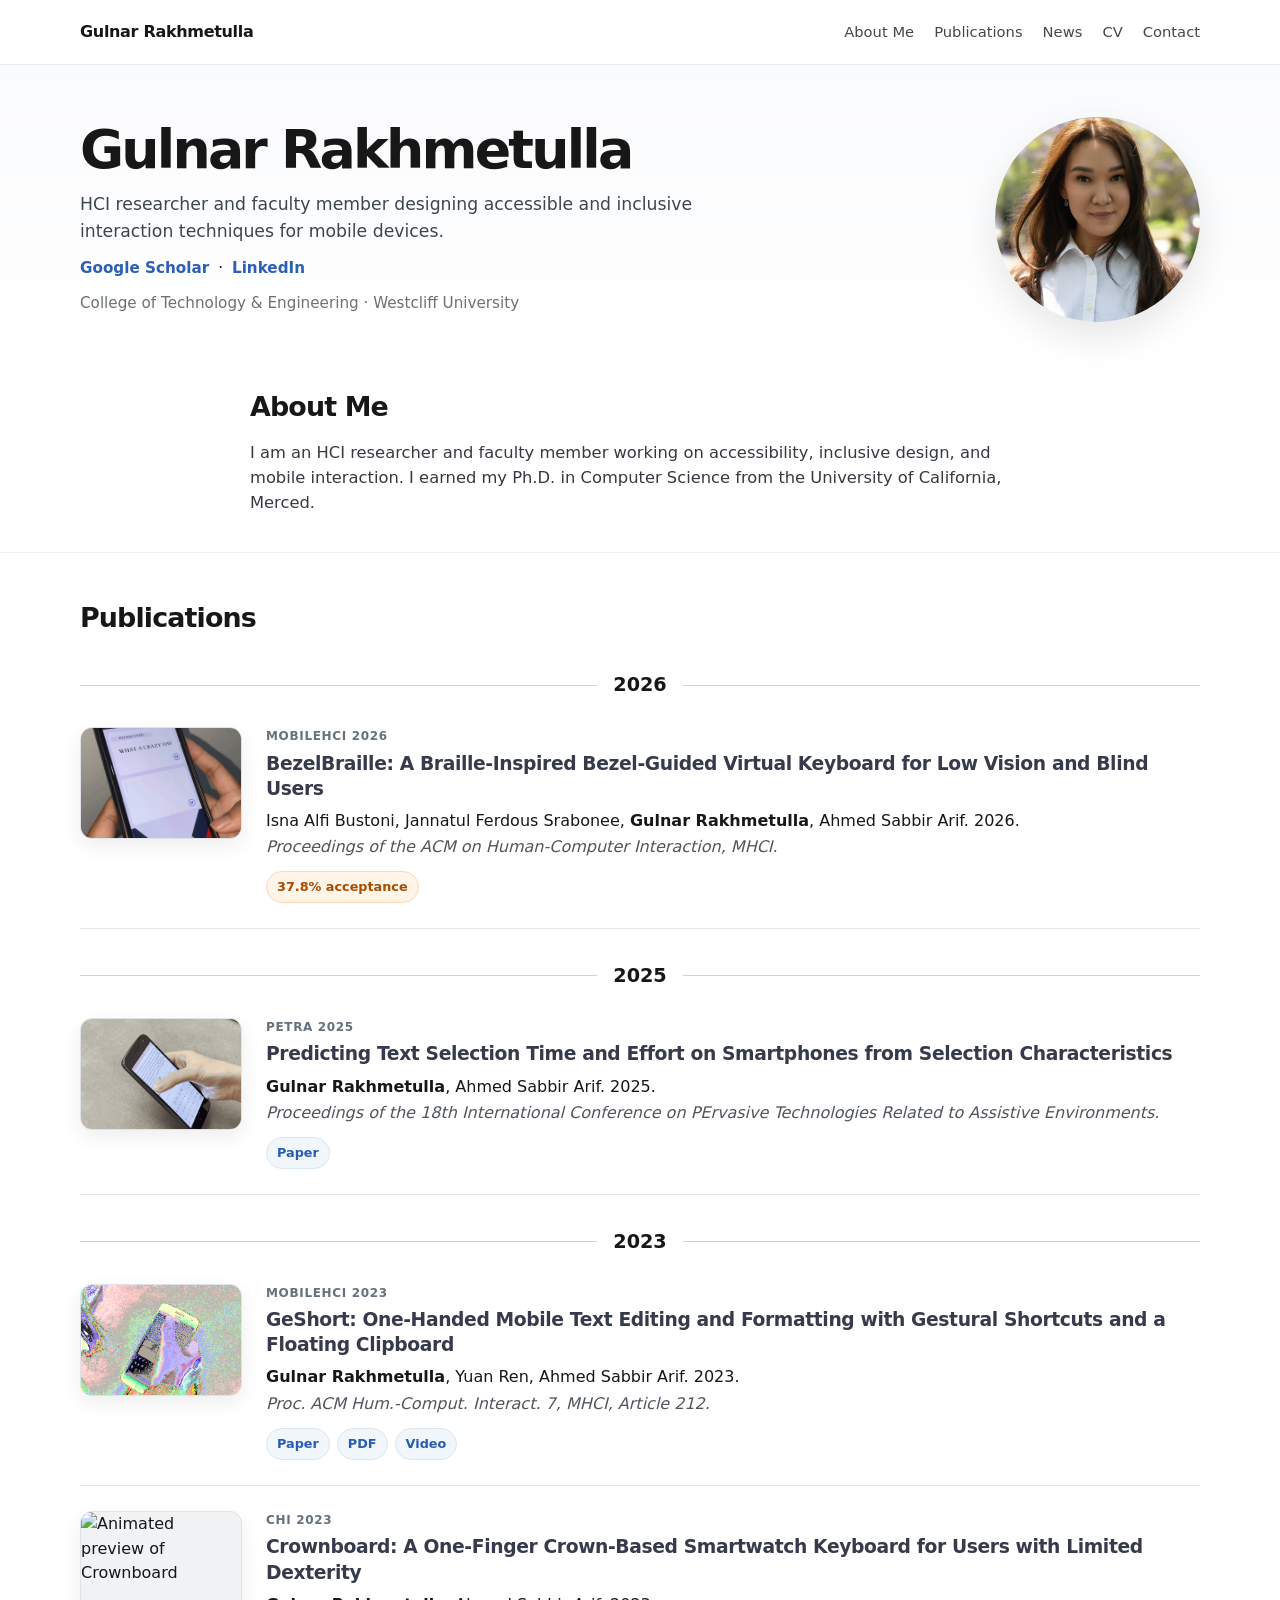
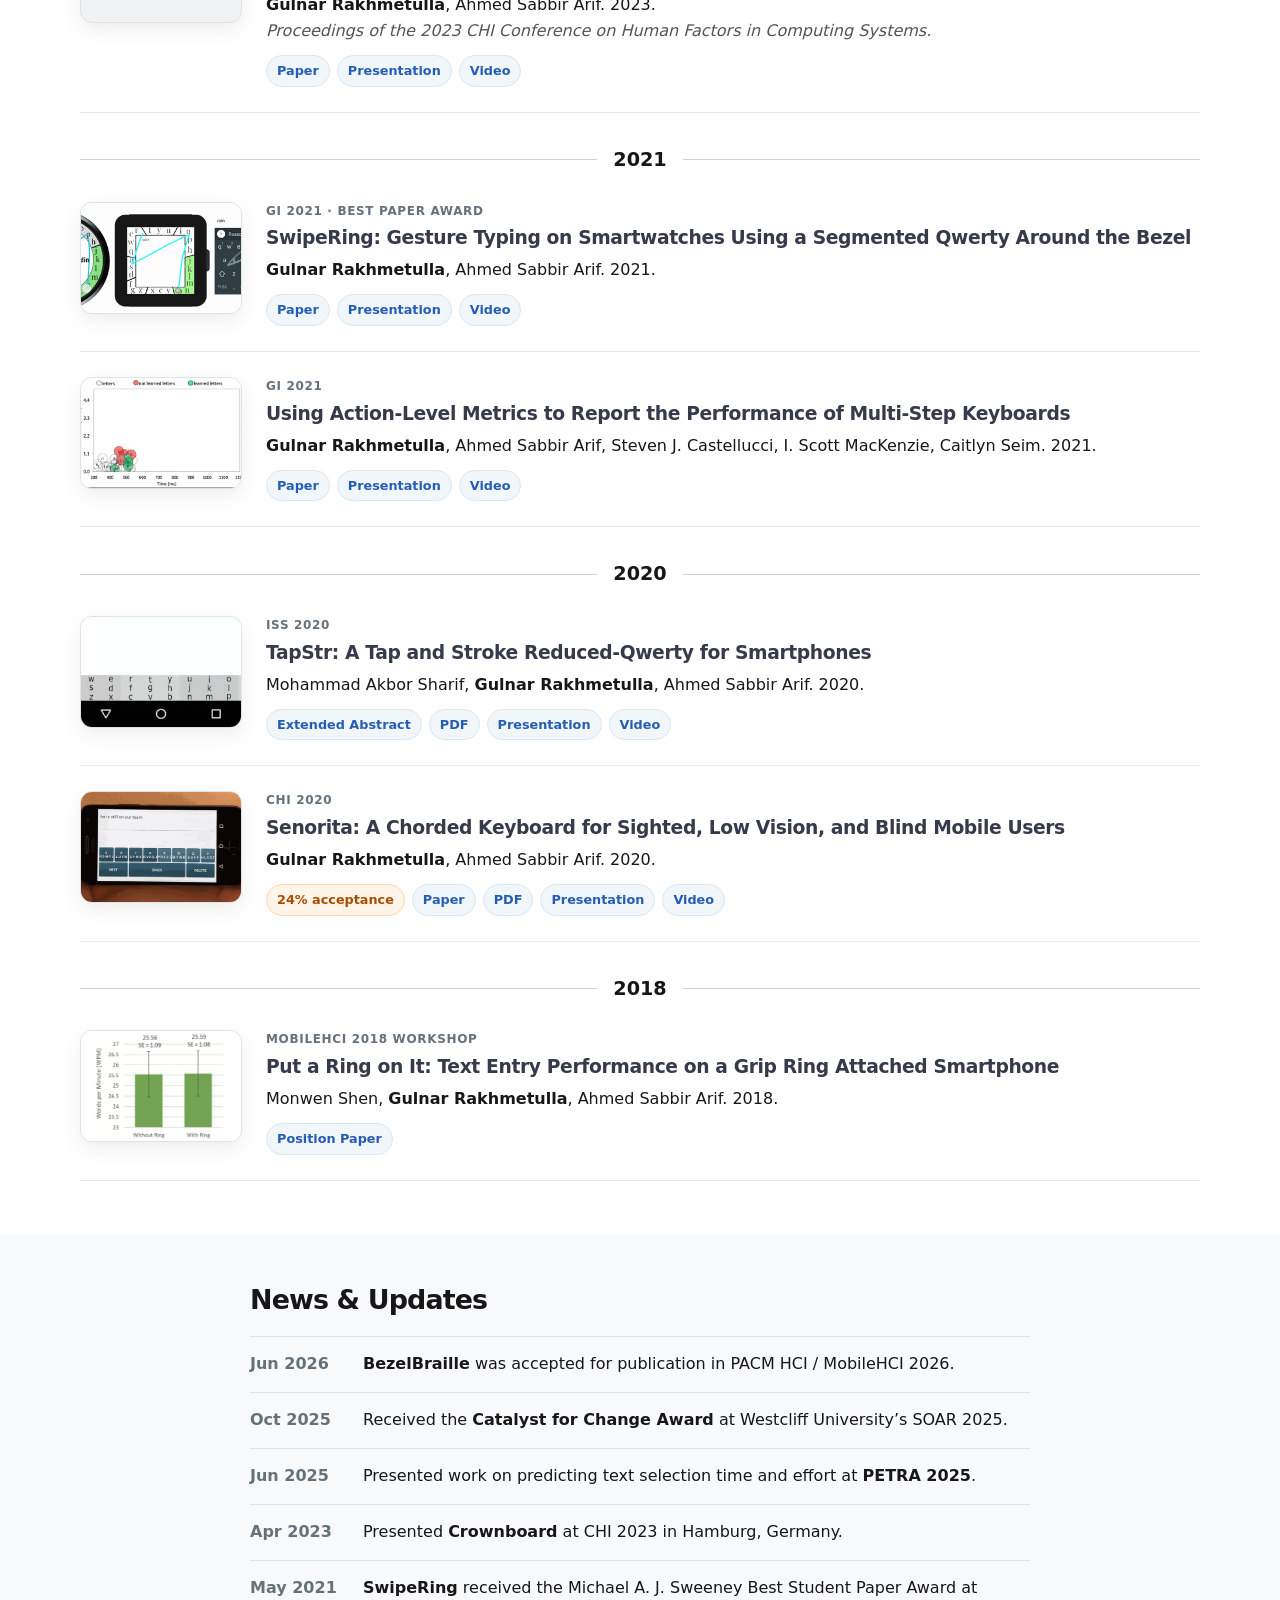
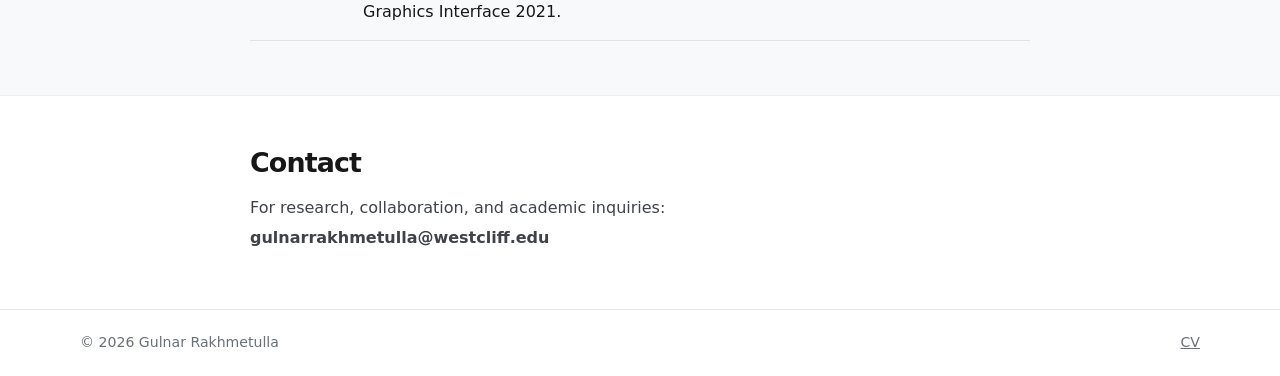
==== commit 9096ec0d: "Add files via upload" ====
--- a/index.html
+++ b/index.html
@@ -13,9 +13,10 @@
     <a class="brand" href="#top">Gulnar Rakhmetulla</a>
     <nav>
       <a href="#about">About Me</a>
-      <a href="https://scholar.google.com/citations?view_op=search_authors&mauthors=Gulnar%20Rakhmetulla" target="_blank" rel="noopener">Google Scholar</a>
-      <a href="https://www.linkedin.com/in/gulnar-rakhmetulla-phd-06a21a152" target="_blank" rel="noopener">LinkedIn</a>
-      <a href="cv.html">CV</a>
+      <a href="#publications">Publications</a>
+      <a href="#news">News</a>
+      <a href="Gulnar_Rakhmetulla_CV.pdf" target="_blank" rel="noopener">CV</a>
+      <a href="#contact">Contact</a>
     </nav>
   </div>
 </header>
@@ -26,8 +27,16 @@
       <div class="hero-copy">
         <h1>Gulnar Rakhmetulla</h1>
         <p class="lead">HCI researcher and faculty member designing accessible and inclusive interaction techniques for mobile devices.</p>
+
+        <div class="profile-links" aria-label="Professional profiles">
+          <a href="https://scholar.google.com/citations?hl=en&user=7RWNAskAAAAJ" target="_blank" rel="noopener">Google Scholar</a>
+          <span>·</span>
+          <a href="https://www.linkedin.com/in/gulnar-rakhmetulla-phd-06a21a152" target="_blank" rel="noopener">LinkedIn</a>
+        </div>
+
         <p class="affiliation">College of Technology &amp; Engineering · Westcliff University</p>
       </div>
+
       <div class="portrait-wrap">
         <img class="profile-photo" src="gulnar-rakhmetulla.webp" alt="Portrait of Gulnar Rakhmetulla">
       </div>
@@ -79,7 +88,7 @@
           <p class="venue">Proc. ACM Hum.-Comput. Interact. 7, MHCI, Article 212.</p>
           <div class="pub-links">
             <a href="https://doi.org/10.1145/3604259" target="_blank" rel="noopener">Paper</a>
-            <a href="https://www.asarif.com/pub/Rakhmetulla_MobileHCI2023_GeShort.pdf" target="_blank" rel="noopener">PDF</a>
+            <a href="https://www.theiilab.com/pub/Rakhmetulla_MobileHCI2023_GeShort.pdf" target="_blank" rel="noopener">PDF</a>
             <a href="https://www.youtube.com/watch?v=ECpIwSNM0oE&amp;feature=youtu.be&amp;themeRefresh=1" target="_blank" rel="noopener">Video</a>
           </div>
         </div>
@@ -94,8 +103,7 @@
           <p class="venue">Proceedings of the 2023 CHI Conference on Human Factors in Computing Systems.</p>
           <div class="pub-links">
             <a href="https://doi.org/10.1145/3544548.3580770" target="_blank" rel="noopener">Paper</a>
-            <a href="https://gulnarrakhmetulla.com/papers/Rakhmetulla_CHI2023_Crownboard.pdf" target="_blank" rel="noopener">PDF</a>
-            <a href="https://www.youtube.com/watch?v=-w2AV_4X1R8" target="_blank" rel="noopener">Presentation</a>
+                        <a href="https://www.youtube.com/watch?v=-w2AV_4X1R8" target="_blank" rel="noopener">Presentation</a>
             <a href="https://www.youtube.com/watch?v=WxOvgozznKo" target="_blank" rel="noopener">Video</a>
           </div>
         </div>
@@ -110,8 +118,7 @@
           <p class="authors"><strong>Gulnar Rakhmetulla</strong>, Ahmed Sabbir Arif. 2021.</p>
           <div class="pub-links">
             <a href="https://graphicsinterface.org/proceedings/gi2021/gi2021-19/" target="_blank" rel="noopener">Paper</a>
-            <a href="https://gulnarrakhmetulla.com/papers/Rakhmetulla_GI2021_SwipeRing.pdf" target="_blank" rel="noopener">PDF</a>
-            <a href="https://www.youtube.com/watch?v=o8IHtmMmyIc" target="_blank" rel="noopener">Presentation</a>
+                        <a href="https://www.youtube.com/watch?v=o8IHtmMmyIc" target="_blank" rel="noopener">Presentation</a>
             <a href="https://www.youtube.com/watch?v=pQTnU3ejer4" target="_blank" rel="noopener">Video</a>
           </div>
         </div>
@@ -125,8 +132,7 @@
           <p class="authors"><strong>Gulnar Rakhmetulla</strong>, Ahmed Sabbir Arif, Steven J. Castellucci, I. Scott MacKenzie, Caitlyn Seim. 2021.</p>
           <div class="pub-links">
             <a href="https://graphicsinterface.org/proceedings/gi2021/gi2021-15/" target="_blank" rel="noopener">Paper</a>
-            <a href="https://gulnarrakhmetulla.com/papers/Rakhmetulla_GI2021_Action_Level_Metrics.pdf" target="_blank" rel="noopener">PDF</a>
-            <a href="https://www.youtube.com/watch?v=hCZJ1RN0140" target="_blank" rel="noopener">Presentation</a>
+                        <a href="https://www.youtube.com/watch?v=hCZJ1RN0140" target="_blank" rel="noopener">Presentation</a>
             <a href="https://www.youtube.com/watch?v=L_ENGH-oSpk" target="_blank" rel="noopener">Video</a>
           </div>
         </div>
@@ -141,7 +147,7 @@
           <p class="authors">Mohammad Akbor Sharif, <strong>Gulnar Rakhmetulla</strong>, Ahmed Sabbir Arif. 2020.</p>
           <div class="pub-links">
             <a href="https://dl.acm.org/doi/10.1145/3380867.3426208" target="_blank" rel="noopener">Extended Abstract</a>
-            <a href="https://gulnarrakhmetulla.com/papers/Sharif_ISS2020_TapStr.pdf" target="_blank" rel="noopener">PDF</a>
+            <a href="https://www.asarif.com/pub/Sharif_ISS2020_TapStr.pdf" target="_blank" rel="noopener">PDF</a>
             <a href="https://www.youtube.com/watch?v=y-9UFD-bQGM&amp;feature=youtu.be" target="_blank" rel="noopener">Presentation</a>
             <a href="https://www.youtube.com/watch?v=9c35y2M_2QA&amp;feature=youtu.be" target="_blank" rel="noopener">Video</a>
           </div>
@@ -157,6 +163,7 @@
           <div class="pub-links">
             <span class="badge">24% acceptance</span>
             <a href="https://dl.acm.org/doi/abs/10.1145/3313831.3376576" target="_blank" rel="noopener">Paper</a>
+            <a href="https://www.asarif.com/pub/Rakhmetulla_CHI2020_Senorita.pdf" target="_blank" rel="noopener">PDF</a>
             <a href="https://www.youtube.com/watch?v=RNU5Hn6skoc&amp;feature=youtu.be" target="_blank" rel="noopener">Presentation</a>
             <a href="https://www.youtube.com/watch?v=5ujSvRtbpR4&amp;feature=youtu.be" target="_blank" rel="noopener">Video</a>
           </div>
@@ -188,12 +195,20 @@
       </div>
     </div>
   </section>
+
+  <section id="contact" class="section contact-section">
+    <div class="wrap narrow">
+      <h2>Contact</h2>
+      <p>For research, collaboration, and academic inquiries:</p>
+      <p><a class="contact-email" href="mailto:gulnarrakhmetulla@westcliff.edu">gulnarrakhmetulla@westcliff.edu</a></p>
+    </div>
+  </section>
 </main>
 
 <footer>
   <div class="wrap footer-row">
     <span>© 2026 Gulnar Rakhmetulla</span>
-    <a href="mailto:gulnarrakhmetulla@westcliff.edu">gulnarrakhmetulla@westcliff.edu</a>
+    <a href="Gulnar_Rakhmetulla_CV.pdf" target="_blank" rel="noopener">CV</a>
   </div>
 </footer>
 </body>
--- a/style.css
+++ b/style.css
@@ -10,3 +10,12 @@
 .cv-frame-wrap{border:1px solid #e1e5e8;border-radius:14px;overflow:hidden;background:#f5f6f7;box-shadow:0 8px 26px rgba(0,0,0,.06)}
 .cv-frame{width:100%;height:78vh;min-height:760px;border:0;background:#fff}
 @media(max-width:760px){.cv-header{align-items:flex-start;flex-direction:column}.cv-frame{height:70vh;min-height:600px}}
+
+.profile-links{display:flex;align-items:center;gap:9px;margin:2px 0 12px;font-size:.95rem}
+.profile-links a{text-decoration:none;font-weight:700;color:#2b5fb8}
+.profile-links a:hover{text-decoration:underline}
+.contact-section{padding:46px 0 54px;border-top:1px solid #eceeef;background:#fff}
+.contact-section h2{font-size:1.68rem;letter-spacing:-.032em;margin:0 0 12px}
+.contact-section p{margin:5px 0;color:#3d4348}
+.contact-email{font-weight:750;text-decoration:none}
+.contact-email:hover{text-decoration:underline}
